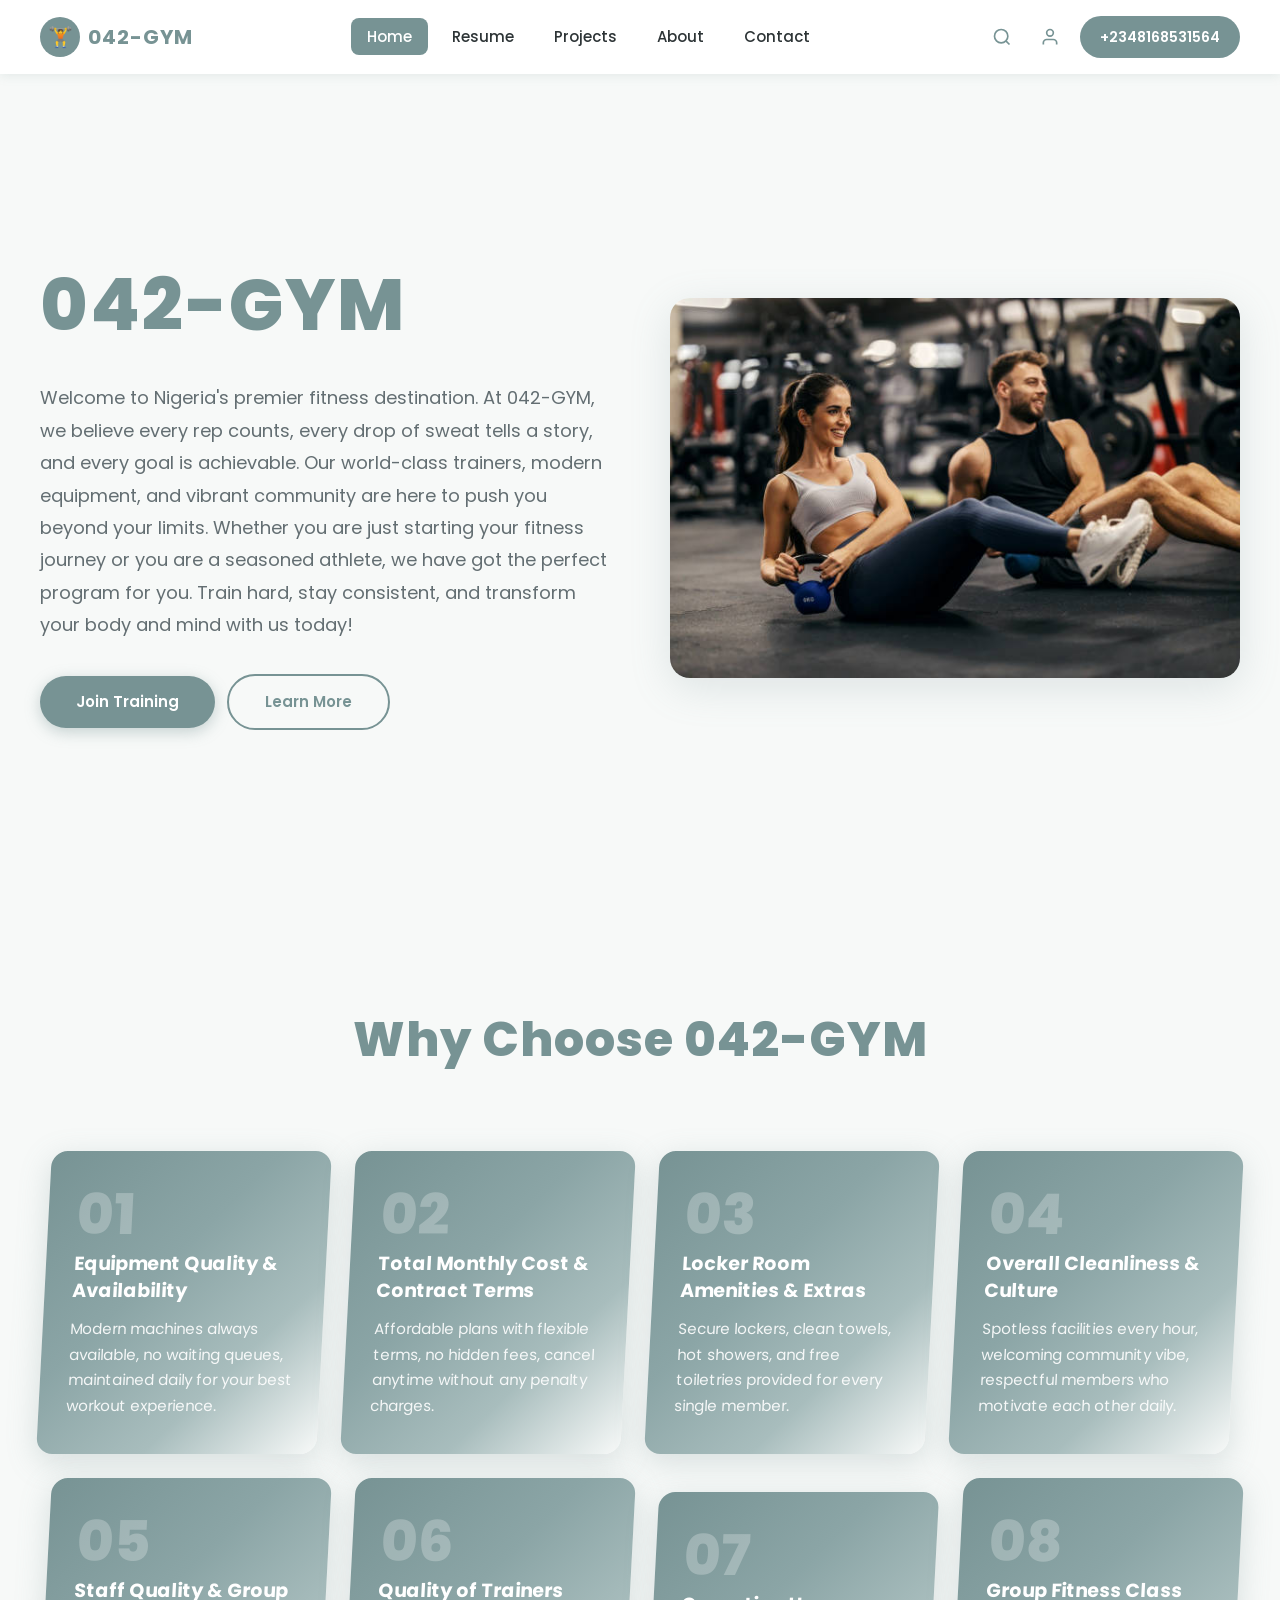
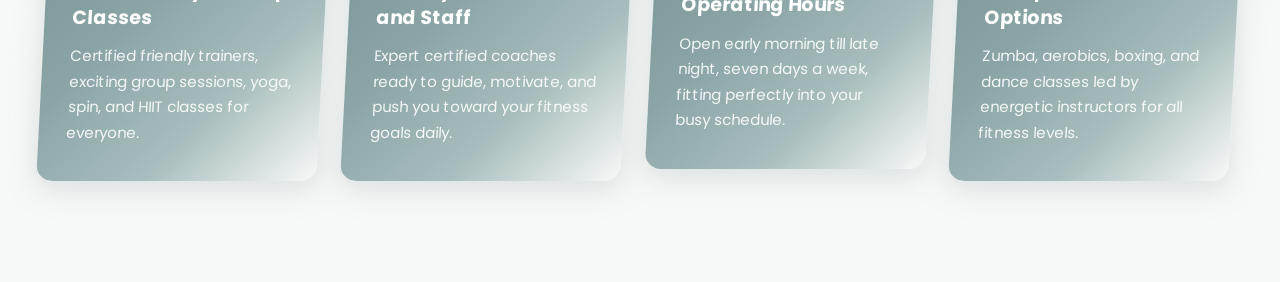
==== index.html @ 38b1115e "first commit" ====
<!doctype html>
<html lang="en">
  <head>
    <meta charset="UTF-8" />
    <meta name="viewport" content="width=device-width, initial-scale=1.0" />
    <title>042-GYM</title>
    <!-- Link to external CSS -->
    <link rel="stylesheet" href="./css/styles.css" />
    <!-- Google Fonts -->
    <link
      href="https://fonts.googleapis.com/css2?family=Poppins:wght@400;500;600;700;800&display=swap"
      rel="stylesheet"
    />
  </head>
  <body>
    <!-- ==================== HEADER / MENU BAR ==================== -->
    <header class="header">
      <div class="header-container">
        <!-- LEFT: Logo + Website Name -->
        <div class="logo-section">
          <div class="logo-icon">
            <span class="dumbbell">🏋️</span>
          </div>
          <span class="logo-text">042-GYM</span>
        </div>

        <!-- CENTER: Navigation Links (Desktop) -->
        <nav class="navbar">
          <ul class="nav-list">
            <li><a href="#" class="nav-link active">Home</a></li>
            <li><a href="#" class="nav-link">Resume</a></li>
            <li><a href="#" class="nav-link">Projects</a></li>
            <li><a href="#" class="nav-link">About</a></li>
            <li><a href="#" class="nav-link">Contact</a></li>
          </ul>
        </nav>

        <!-- RIGHT: Search, Profile, Phone Button -->
        <div class="right-section">
          <a href="#" class="icon-btn" aria-label="Search">
            <svg
              class="icon"
              viewBox="0 0 24 24"
              fill="none"
              stroke="currentColor"
              stroke-width="2"
            >
              <circle cx="11" cy="11" r="8"></circle>
              <path d="m21 21-4.35-4.35"></path>
            </svg>
          </a>

          <a href="#" class="icon-btn" aria-label="Profile">
            <svg
              class="icon"
              viewBox="0 0 24 24"
              fill="none"
              stroke="currentColor"
              stroke-width="2"
            >
              <path d="M20 21v-2a4 4 0 0 0-4-4H8a4 4 0 0 0-4 4v2"></path>
              <circle cx="12" cy="7" r="4"></circle>
            </svg>
          </a>

          <a href="tel:+2348168531564" class="phone-btn"> +2348168531564 </a>

          <button class="hamburger" aria-label="Menu">
            <span class="bar"></span>
            <span class="bar"></span>
            <span class="bar"></span>
          </button>
        </div>
      </div>

      <!-- Mobile Navigation Menu -->
      <nav class="mobile-nav">
        <ul class="mobile-nav-list">
          <li><a href="#" class="mobile-nav-link active">Home</a></li>
          <li><a href="#" class="mobile-nav-link">Resume</a></li>
          <li><a href="#" class="mobile-nav-link">Projects</a></li>
          <li><a href="#" class="mobile-nav-link">About</a></li>
          <li><a href="#" class="mobile-nav-link">Contact</a></li>
        </ul>
      </nav>
    </header>

    <!-- ==================== HERO SECTION ==================== -->
    <section class="hero">
      <div class="hero-container">
        <!-- LEFT: Text Content -->
        <div class="hero-text">
          <h1 class="hero-title">042-GYM</h1>
          <p class="hero-description">
            Welcome to Nigeria's premier fitness destination. At 042-GYM, we
            believe every rep counts, every drop of sweat tells a story, and
            every goal is achievable. Our world-class trainers, modern
            equipment, and vibrant community are here to push you beyond your
            limits. Whether you are just starting your fitness journey or you
            are a seasoned athlete, we have got the perfect program for you.
            Train hard, stay consistent, and transform your body and mind with
            us today!
          </p>

          <!-- Buttons -->
          <div class="hero-buttons">
            <a href="#" class="btn btn-primary">Join Training</a>
            <a href="#" class="btn btn-secondary">Learn More</a>
          </div>
        </div>

        <!-- RIGHT: Image -->
        <div class="hero-image">
          <img
            src="./images/couple-gym-photo.jpg"
            alt="Nigerian couple working out together in a modern gym"
          />
        </div>
      </div>
    </section>

    <!-- ==================== DEMO CONTENT BELOW HERO ==================== -->
    <main class="main-content">
      <!-- ==================== WHY CHOOSE 042-GYM SECTION ==================== -->

      <section class="why-choose">
        <div class="why-choose-container">
          <!-- Section Heading -->
          <h2 class="why-choose-heading">Why Choose 042-GYM</h2>

          <!-- Cards Container -->
          <div class="cards-wrapper">
            <!-- Card 1 -->
            <div class="choose-card">
              <div class="card-number">01</div>
              <h3 class="card-title">Equipment Quality & Availability</h3>
              <p class="card-description">
                Modern machines always available, no waiting queues, maintained
                daily for your best workout experience.
              </p>
            </div>

            <!-- Card 2 -->
            <div class="choose-card">
              <div class="card-number">02</div>
              <h3 class="card-title">Total Monthly Cost & Contract Terms</h3>
              <p class="card-description">
                Affordable plans with flexible terms, no hidden fees, cancel
                anytime without any penalty charges.
              </p>
            </div>

            <!-- Card 3 -->
            <div class="choose-card">
              <div class="card-number">03</div>
              <h3 class="card-title">Locker Room Amenities & Extras</h3>
              <p class="card-description">
                Secure lockers, clean towels, hot showers, and free toiletries
                provided for every single member.
              </p>
            </div>

            <!-- Card 4 -->
            <div class="choose-card">
              <div class="card-number">04</div>
              <h3 class="card-title">Overall Cleanliness & Culture</h3>
              <p class="card-description">
                Spotless facilities every hour, welcoming community vibe,
                respectful members who motivate each other daily.
              </p>
            </div>

            <!-- Card 5 -->
            <div class="choose-card">
              <div class="card-number">05</div>
              <h3 class="card-title">Staff Quality & Group Classes</h3>
              <p class="card-description">
                Certified friendly trainers, exciting group sessions, yoga,
                spin, and HIIT classes for everyone.
              </p>
            </div>

            <!-- Card 6 -->
            <div class="choose-card">
              <div class="card-number">06</div>
              <h3 class="card-title">Quality of Trainers and Staff</h3>
              <p class="card-description">
                Expert certified coaches ready to guide, motivate, and push you
                toward your fitness goals daily.
              </p>
            </div>

            <!-- Card 7 -->
            <div class="choose-card">
              <div class="card-number">07</div>
              <h3 class="card-title">Operating Hours</h3>
              <p class="card-description">
                Open early morning till late night, seven days a week, fitting
                perfectly into your busy schedule.
              </p>
            </div>

            <!-- Card 8 -->
            <div class="choose-card">
              <div class="card-number">08</div>
              <h3 class="card-title">Group Fitness Class Options</h3>
              <p class="card-description">
                Zumba, aerobics, boxing, and dance classes led by energetic
                instructors for all fitness levels.
              </p>
            </div>
          </div>
        </div>
      </section>
    </main>
  </body>
</html>
---- css/styles.css ----
/* ==================== CSS RESET & BASE ==================== */
* {
  margin: 0;
  padding: 0;
  box-sizing: border-box;
}

:root {
  --primary: #779394;
  --background: #f7f9f8;
  --white: #ffffff;
  --text-dark: #2d3436;
  --text-light: #636e72;
  --primary-dark: #5f7a7b;
}

body {
  font-family: "Poppins", sans-serif;
  background-color: var(--background);
  color: var(--text-dark);
  line-height: 1.6;
}

/* ==================== HEADER (MENU BAR) ==================== */
.header {
  position: sticky;
  top: 0;
  z-index: 1000;
  background-color: var(--white);
  box-shadow: 0 2px 10px rgba(119, 147, 148, 0.15);
  width: 100%;
}

.header-container {
  display: flex;
  align-items: center;
  justify-content: space-between;
  padding: 12px 16px;
  max-width: 1400px;
  margin: 0 auto;
}

.logo-section {
  display: flex;
  align-items: center;
  gap: 8px;
  order: 1;
}

.logo-icon {
  width: 40px;
  height: 40px;
  background-color: var(--primary);
  border-radius: 50%;
  display: flex;
  align-items: center;
  justify-content: center;
  font-size: 20px;
}

.logo-text {
  font-size: 20px;
  font-weight: 700;
  color: var(--primary);
  letter-spacing: 1px;
}

.navbar {
  display: none;
  order: 2;
}

.nav-list {
  display: flex;
  list-style: none;
  gap: 8px;
}

.nav-link {
  text-decoration: none;
  color: var(--text-dark);
  font-size: 15px;
  font-weight: 500;
  padding: 8px 16px;
  border-radius: 8px;
  transition: all 0.3s ease;
}

.nav-link:hover,
.nav-link.active {
  background-color: var(--primary);
  color: var(--white);
}

.right-section {
  display: flex;
  align-items: center;
  gap: 12px;
  order: 3;
}

.icon-btn {
  display: flex;
  align-items: center;
  justify-content: center;
  width: 36px;
  height: 36px;
  border-radius: 50%;
  color: var(--primary);
  transition: all 0.3s ease;
}

.icon-btn:hover {
  background-color: var(--primary);
  color: var(--white);
}

.icon {
  width: 20px;
  height: 20px;
}

.phone-btn {
  display: none;
  text-decoration: none;
  background-color: var(--primary);
  color: var(--white);
  padding: 10px 20px;
  border-radius: 25px;
  font-size: 14px;
  font-weight: 600;
  transition: all 0.3s ease;
}

.phone-btn:hover {
  background-color: var(--primary-dark);
  transform: translateY(-2px);
}

.hamburger {
  display: flex;
  flex-direction: column;
  justify-content: center;
  gap: 5px;
  width: 36px;
  height: 36px;
  background: none;
  border: none;
  cursor: pointer;
  padding: 6px;
}

.bar {
  display: block;
  width: 100%;
  height: 3px;
  background-color: var(--primary);
  border-radius: 2px;
  transition: all 0.3s ease;
}

.mobile-nav {
  display: none;
  background-color: var(--white);
  border-top: 1px solid rgba(119, 147, 148, 0.2);
  padding: 16px;
}

.mobile-nav.active {
  display: block;
}

.mobile-nav-list {
  list-style: none;
  display: flex;
  flex-direction: column;
  gap: 4px;
}

.mobile-nav-link {
  display: block;
  text-decoration: none;
  color: var(--text-dark);
  font-size: 16px;
  font-weight: 500;
  padding: 12px 16px;
  border-radius: 8px;
  transition: all 0.3s ease;
}

.mobile-nav-link:hover,
.mobile-nav-link.active {
  background-color: var(--primary);
  color: var(--white);
}

/* ==================== HERO SECTION ==================== */
.hero {
  background-color: var(--background);
  padding: 40px 16px;
}

.hero-container {
  max-width: 1400px;
  margin: 0 auto;
  display: flex;
  flex-direction: column;
  gap: 32px;
}

/* LEFT: Text Content */
.hero-text {
  text-align: center;
}

.hero-title {
  font-size: 42px;
  font-weight: 800;
  color: var(--primary);
  margin-bottom: 16px;
  letter-spacing: 2px;
}

.hero-description {
  font-size: 15px;
  color: var(--text-light);
  line-height: 1.8;
  margin-bottom: 28px;
  max-width: 600px;
  margin-left: auto;
  margin-right: auto;
}

/* Buttons */
.hero-buttons {
  display: flex;
  flex-direction: column;
  gap: 12px;
  align-items: center;
}

.btn {
  display: inline-block;
  text-decoration: none;
  font-size: 15px;
  font-weight: 600;
  padding: 14px 36px;
  border-radius: 50px;
  transition: all 0.3s ease;
  text-align: center;
  width: 100%;
  max-width: 280px;
}

.btn-primary {
  background-color: var(--primary);
  color: var(--white);
  box-shadow: 0 4px 15px rgba(119, 147, 148, 0.4);
}

.btn-primary:hover {
  background-color: var(--primary-dark);
  transform: translateY(-3px);
  box-shadow: 0 6px 20px rgba(119, 147, 148, 0.5);
}

.btn-secondary {
  background-color: transparent;
  color: var(--primary);
  border: 2px solid var(--primary);
}

.btn-secondary:hover {
  background-color: var(--primary);
  color: var(--white);
  transform: translateY(-3px);
}

/* RIGHT: Image */
.hero-image {
  width: 100%;
  border-radius: 20px;
  overflow: hidden;
  box-shadow: 0 10px 40px rgba(119, 147, 148, 0.2);
}

.hero-image img {
  width: 100%;
  height: auto;
  display: block;
  object-fit: cover;
}

/* ==================== WHY CHOOSE 042-GYM SECTION ==================== */
.why-choose {
  background-color: var(--background);
  padding: 60px 16px;
}

.why-choose-container {
  max-width: 1400px;
  margin: 0 auto;
}

/* Section Heading */
.why-choose-heading {
  text-align: center;
  font-size: 32px;
  font-weight: 800;
  color: var(--primary);
  margin-bottom: 48px;
  letter-spacing: 1px;
}

/* Cards Wrapper - holds all cards */
.cards-wrapper {
  display: flex;
  flex-direction: column;
  gap: 24px;
  align-items: center;
}

/* Individual Card */
.choose-card {
  width: 100%;
  max-width: 340px;
  padding: 32px 24px;
  border-radius: 16px;

  /* Skew effect - tilts the card slightly */
  transform: skewX(-3deg);

  /* Gradient background - blends #779394 with #f7f9f8 */
  background: linear-gradient(
    135deg,
    #779394 0%,
    #8ba5a6 40%,
    #a8bdbd 70%,
    #f7f9f8 100%
  );

  /* Shadow for depth */
  box-shadow: 0 8px 30px rgba(119, 147, 148, 0.25);

  /* Smooth transition for hover effect */
  transition: all 0.4s ease;
}

/* On hover, straighten the card and lift it up */
.choose-card:hover {
  transform: skewX(-3deg) translateY(-8px);
  box-shadow: 0 15px 40px rgba(119, 147, 148, 0.35);
}

/* Card Number (01, 02, etc.) */
.card-number {
  font-size: 48px;
  font-weight: 800;
  color: rgba(255, 255, 255, 0.25);
  margin-bottom: 8px;
  line-height: 1;
}

/* Card Title */
.card-title {
  font-size: 18px;
  font-weight: 700;
  color: var(--white);
  margin-bottom: 12px;
  line-height: 1.4;
}

/* Card Description - exactly 15 words each */
.card-description {
  font-size: 14px;
  color: rgba(255, 255, 255, 0.9);
  line-height: 1.7;
}

/* ==================== TABLET RESPONSIVE (768px+) ==================== */
@media screen and (min-width: 768px) {
  .header-container {
    padding: 16px 24px;
  }

  .phone-btn {
    display: inline-block;
  }

  /* Hero on tablet */
  .hero {
    padding: 60px 24px;
  }

  .hero-title {
    font-size: 56px;
  }

  .hero-description {
    font-size: 16px;
  }

  .hero-buttons {
    flex-direction: row;
    justify-content: center;
  }

  .btn {
    width: auto;
  }

  .hero-image {
    max-height: 450px;
  }

  .hero-image img {
    height: 100%;
    object-fit: cover;
  }

  .why-choose {
    padding: 80px 24px;
  }

  .why-choose-heading {
    font-size: 40px;
    margin-bottom: 60px;
  }

  .cards-wrapper {
    flex-direction: row;
    flex-wrap: wrap;
    justify-content: center;
    gap: 24px;
  }

  .choose-card {
    max-width: 340px;
    flex: 1 1 340px;
  }
}

/* ==================== DESKTOP RESPONSIVE (1024px+) ==================== */
@media screen and (min-width: 1024px) {
  .header-container {
    padding: 16px 40px;
  }

  .navbar {
    display: flex;
  }

  .hamburger {
    display: none;
  }

  .mobile-nav {
    display: none !important;
  }

  /* Hero on desktop - side by side layout */
  .hero {
    padding: 80px 40px;
    min-height: calc(100vh - 72px);
    display: flex;
    align-items: center;
  }

  .hero-container {
    flex-direction: row;
    align-items: center;
    gap: 60px;
  }

  .hero-text {
    flex: 1;
    text-align: left;
  }

  .hero-title {
    font-size: 64px;
    margin-bottom: 20px;
  }

  .hero-description {
    font-size: 17px;
    margin-left: 0;
    margin-right: 0;
    margin-bottom: 32px;
  }

  .hero-buttons {
    justify-content: flex-start;
  }

  .hero-image {
    flex: 1;
    max-height: 550px;
  }

  .why-choose {
    padding: 100px 40px;
  }

  .why-choose-heading {
    font-size: 48px;
    margin-bottom: 72px;
  }

  .cards-wrapper {
    gap: 24px;
  }

  .choose-card {
    max-width: 300px;
    flex: 1 1 300px;
    padding: 36px 28px;
  }

  .card-number {
    font-size: 56px;
  }

  .card-title {
    font-size: 19px;
  }

  .card-description {
    font-size: 15px;
  }
}

/* ==================== LARGE DESKTOP (1200px+) ==================== */
@media screen and (min-width: 1200px) {
  .hero-title {
    font-size: 72px;
  }

  .hero-description {
    font-size: 18px;
  }

  .hero-image {
    max-height: 600px;
  }

  .choose-card {
    max-width: 280px;
    flex: 1 1 280px;
  }
}
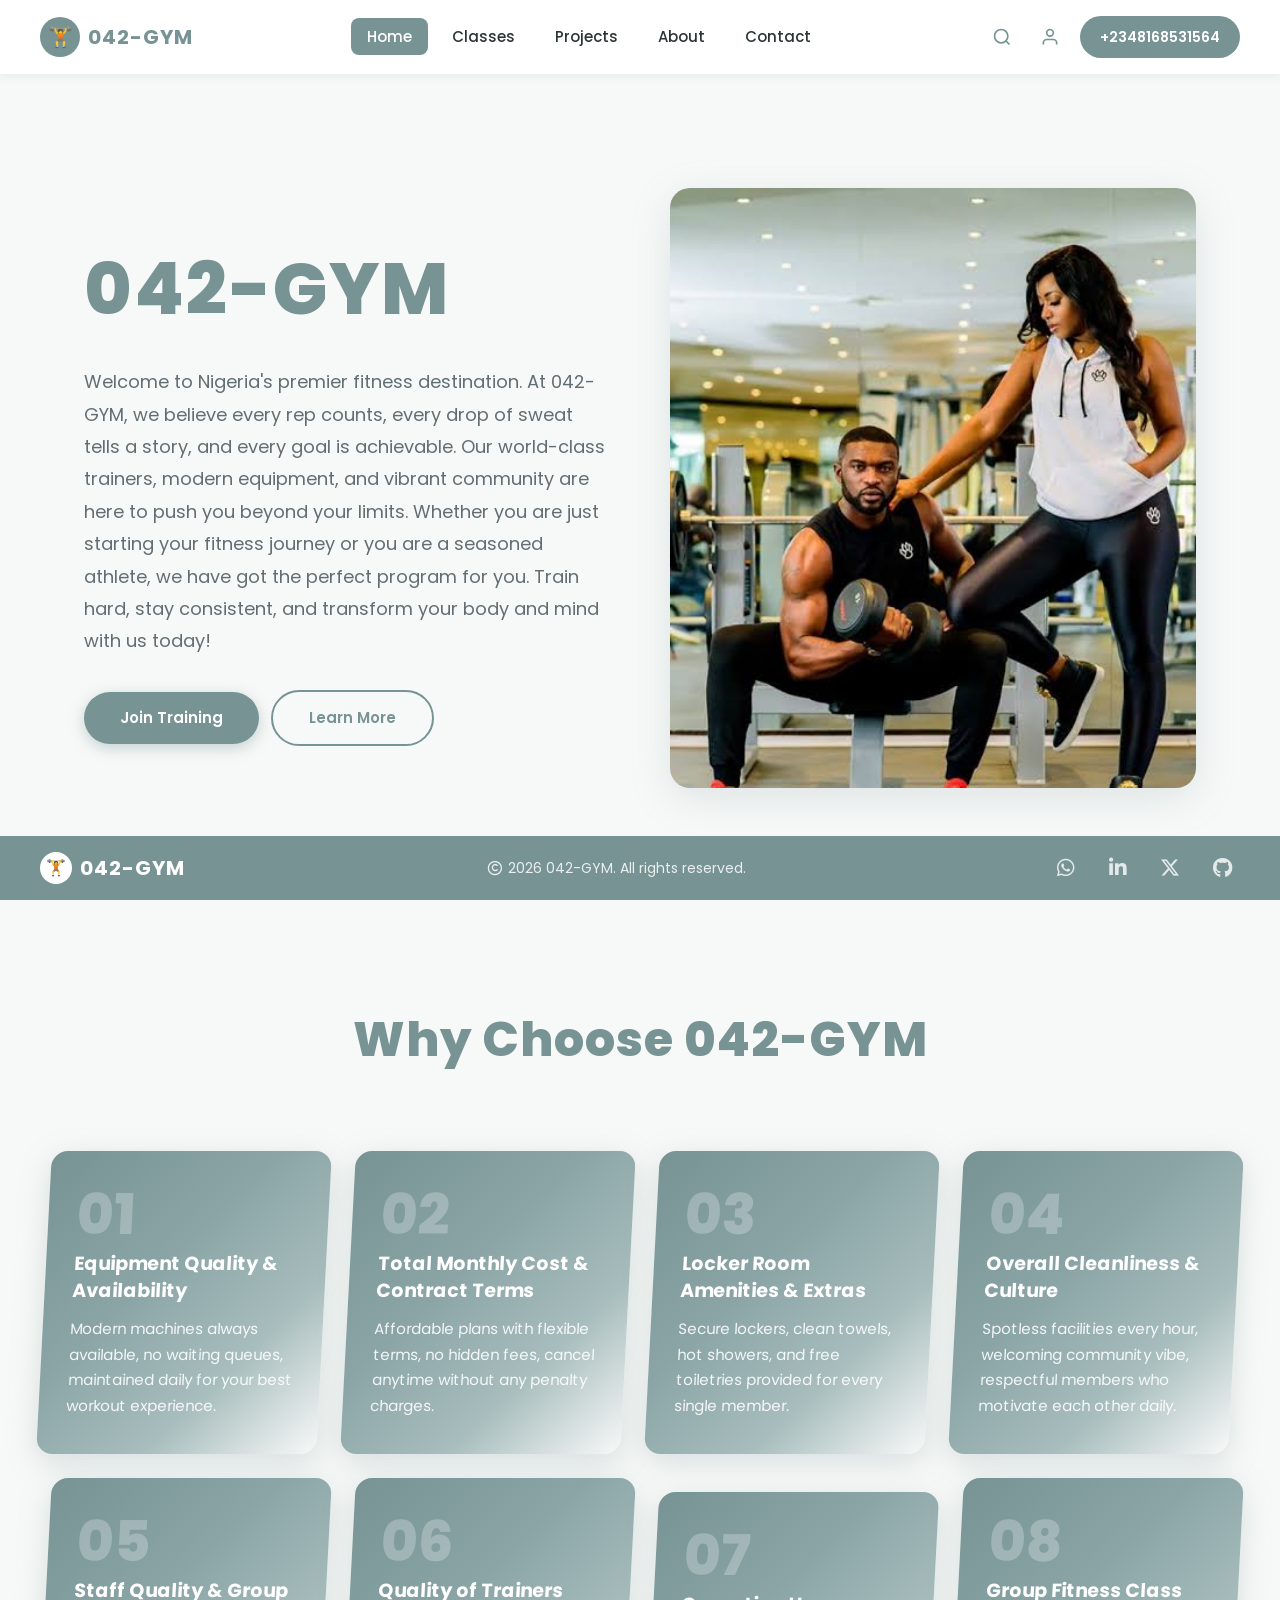
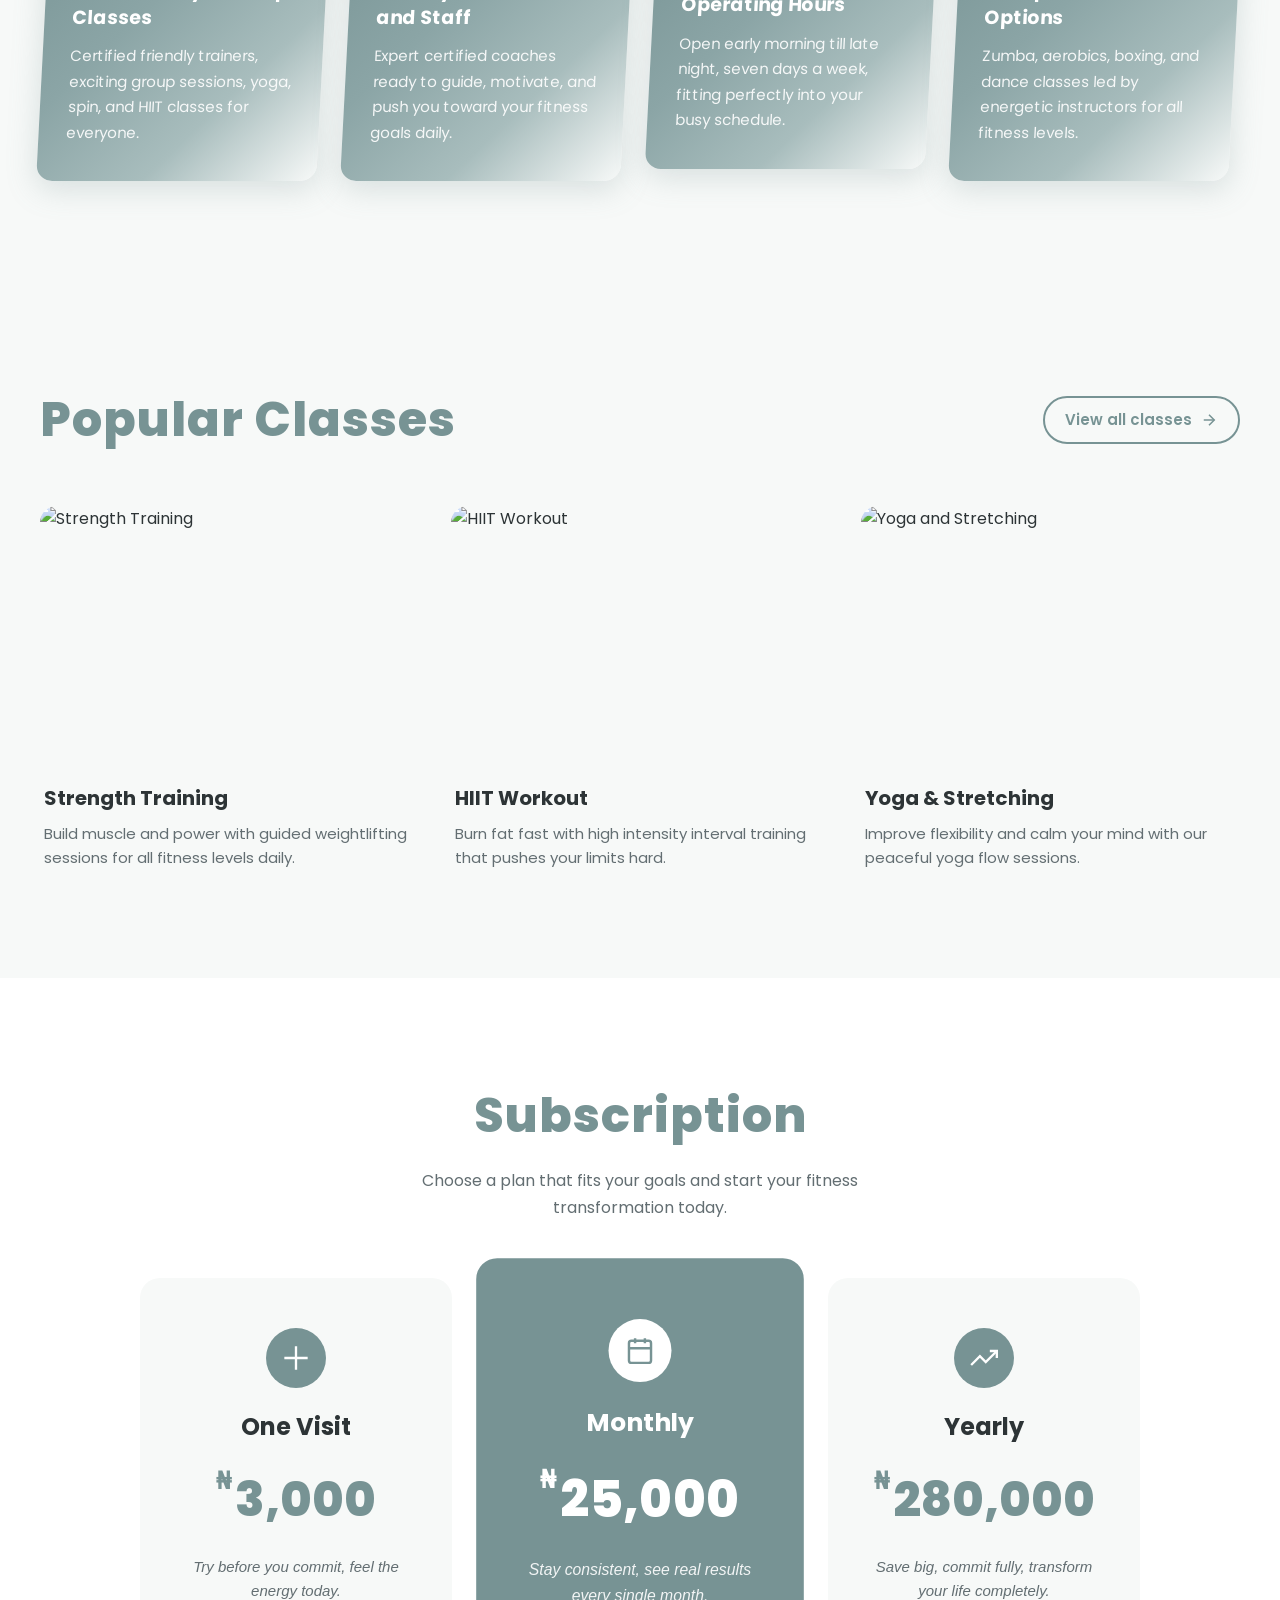
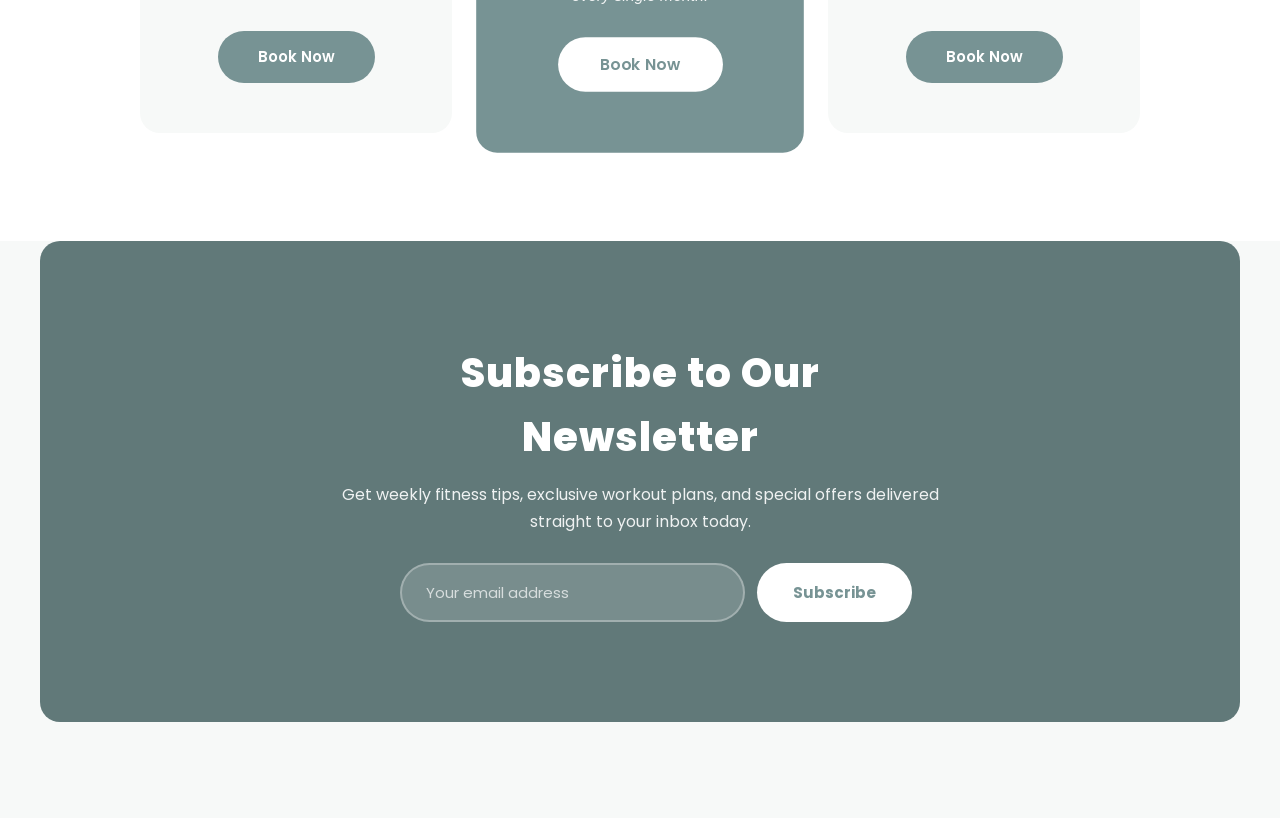
==== commit 31855f87: "added more sections in the homepage" ====
--- a/index.html
+++ b/index.html
@@ -11,6 +11,11 @@
       href="https://fonts.googleapis.com/css2?family=Poppins:wght@400;500;600;700;800&display=swap"
       rel="stylesheet"
     />
+    <!-- Font Awesome CDN -->
+    <link
+      rel="stylesheet"
+      href="https://cdnjs.cloudflare.com/ajax/libs/font-awesome/6.5.1/css/all.min.css"
+    />
   </head>
   <body>
     <!-- ==================== HEADER / MENU BAR ==================== -->
@@ -28,7 +33,7 @@
         <nav class="navbar">
           <ul class="nav-list">
             <li><a href="#" class="nav-link active">Home</a></li>
-            <li><a href="#" class="nav-link">Resume</a></li>
+            <li><a href="./classes.html" class="nav-link">Classes</a></li>
             <li><a href="#" class="nav-link">Projects</a></li>
             <li><a href="#" class="nav-link">About</a></li>
             <li><a href="#" class="nav-link">Contact</a></li>
@@ -77,7 +82,7 @@
       <nav class="mobile-nav">
         <ul class="mobile-nav-list">
           <li><a href="#" class="mobile-nav-link active">Home</a></li>
-          <li><a href="#" class="mobile-nav-link">Resume</a></li>
+          <li><a href="./classes.html" class="mobile-nav-link">Classes</a></li>
           <li><a href="#" class="mobile-nav-link">Projects</a></li>
           <li><a href="#" class="mobile-nav-link">About</a></li>
           <li><a href="#" class="mobile-nav-link">Contact</a></li>
@@ -112,14 +117,13 @@
         <!-- RIGHT: Image -->
         <div class="hero-image">
           <img
-            src="./images/couple-gym-photo.jpg"
+            src="./images/nigerian-couple-at-the-gym.jpeg"
             alt="Nigerian couple working out together in a modern gym"
           />
         </div>
       </div>
     </section>
 
-    <!-- ==================== DEMO CONTENT BELOW HERO ==================== -->
     <main class="main-content">
       <!-- ==================== WHY CHOOSE 042-GYM SECTION ==================== -->
 
@@ -212,6 +216,256 @@
           </div>
         </div>
       </section>
+
+      <!-- ==================== POPULAR CLASSES SECTION ==================== -->
+      <section class="popular-classes">
+        <div class="popular-classes-container">
+          <!-- Section Header -->
+          <div class="popular-header">
+            <h2 class="popular-heading">Popular Classes</h2>
+            <a href="./classes.html" class="view-all-btn">
+              <span>View all classes</span>
+              <svg
+                class="arrow-icon"
+                viewBox="0 0 24 24"
+                fill="none"
+                stroke="currentColor"
+                stroke-width="2"
+              >
+                <path d="M5 12h14"></path>
+                <path d="m12 5 7 7-7 7"></path>
+              </svg>
+            </a>
+          </div>
+
+          <!-- Cards Grid -->
+          <div class="classes-grid">
+            <!-- Card 1: Strength Training -->
+            <div class="class-card">
+              <div class="class-image">
+                <img
+                  src="https://images.unsplash.com/photo-1581009146145-b5ef050c2e1e?w=400&h=300&fit=crop"
+                  alt="Strength Training"
+                />
+              </div>
+              <div class="class-info">
+                <h3 class="class-name">Strength Training</h3>
+                <p class="class-desc">
+                  Build muscle and power with guided weightlifting sessions for
+                  all fitness levels daily.
+                </p>
+              </div>
+            </div>
+
+            <!-- Card 2: HIIT Workout -->
+            <div class="class-card">
+              <div class="class-image">
+                <img
+                  src="https://images.unsplash.com/photo-1517836357463-d25dfeac3438?w=400&h=300&fit=crop"
+                  alt="HIIT Workout"
+                />
+              </div>
+              <div class="class-info">
+                <h3 class="class-name">HIIT Workout</h3>
+                <p class="class-desc">
+                  Burn fat fast with high intensity interval training that
+                  pushes your limits hard.
+                </p>
+              </div>
+            </div>
+
+            <!-- Card 3: Yoga & Stretching -->
+            <div class="class-card">
+              <div class="class-image">
+                <img
+                  src="https://images.unsplash.com/photo-1544367567-0f2fcb009e0b?w=400&h=300&fit=crop"
+                  alt="Yoga and Stretching"
+                />
+              </div>
+              <div class="class-info">
+                <h3 class="class-name">Yoga & Stretching</h3>
+                <p class="class-desc">
+                  Improve flexibility and calm your mind with our peaceful yoga
+                  flow sessions.
+                </p>
+              </div>
+            </div>
+          </div>
+        </div>
+      </section>
+
+      <!-- ==================== SUBSCRIPTION SECTION ==================== -->
+      <section class="subscription">
+        <div class="subscription-container">
+          <!-- Section Header -->
+          <div class="subscription-header">
+            <h2 class="subscription-heading">Subscription</h2>
+            <p class="subscription-desc">
+              Choose a plan that fits your goals and start your fitness
+              transformation today.
+            </p>
+          </div>
+
+          <!-- Pricing Cards -->
+          <div class="pricing-grid">
+            <!-- Card 1: One Visit -->
+            <div class="pricing-card">
+              <div class="pricing-icon">
+                <svg
+                  viewBox="0 0 24 24"
+                  fill="none"
+                  stroke="currentColor"
+                  stroke-width="2"
+                >
+                  <path d="M12 2v20M2 12h20"></path>
+                </svg>
+              </div>
+              <h3 class="pricing-title">One Visit</h3>
+              <div class="pricing-price">
+                <span class="currency">₦</span>
+                <span class="amount">3,000</span>
+              </div>
+              <p class="pricing-tagline">
+                Try before you commit, feel the energy today.
+              </p>
+              <a href="#" class="book-btn">Book Now</a>
+            </div>
+
+            <!-- Card 2: Monthly -->
+            <div class="pricing-card featured">
+              <div class="pricing-icon">
+                <svg
+                  viewBox="0 0 24 24"
+                  fill="none"
+                  stroke="currentColor"
+                  stroke-width="2"
+                >
+                  <rect x="3" y="4" width="18" height="18" rx="2" ry="2"></rect>
+                  <line x1="16" y1="2" x2="16" y2="6"></line>
+                  <line x1="8" y1="2" x2="8" y2="6"></line>
+                  <line x1="3" y1="10" x2="21" y2="10"></line>
+                </svg>
+              </div>
+              <h3 class="pricing-title">Monthly</h3>
+              <div class="pricing-price">
+                <span class="currency">₦</span>
+                <span class="amount">25,000</span>
+              </div>
+              <p class="pricing-tagline">
+                Stay consistent, see real results every single month.
+              </p>
+              <a href="#" class="book-btn">Book Now</a>
+            </div>
+
+            <!-- Card 3: Yearly -->
+            <div class="pricing-card">
+              <div class="pricing-icon">
+                <svg
+                  viewBox="0 0 24 24"
+                  fill="none"
+                  stroke="currentColor"
+                  stroke-width="2"
+                >
+                  <polyline points="23 6 13.5 15.5 8.5 10.5 1 18"></polyline>
+                  <polyline points="17 6 23 6 23 12"></polyline>
+                </svg>
+              </div>
+              <h3 class="pricing-title">Yearly</h3>
+              <div class="pricing-price">
+                <span class="currency">₦</span>
+                <span class="amount">280,000</span>
+              </div>
+              <p class="pricing-tagline">
+                Save big, commit fully, transform your life completely.
+              </p>
+              <a href="#" class="book-btn">Book Now</a>
+            </div>
+          </div>
+        </div>
+      </section>
+
+      <!-- ==================== NEWSLETTER SECTION ==================== -->
+      <section class="newsletter">
+        <div class="newsletter-wrapper">
+          <div class="newsletter-overlay">
+            <div class="newsletter-container">
+              <h2 class="newsletter-heading">Subscribe to Our Newsletter</h2>
+              <p class="newsletter-desc">
+                Get weekly fitness tips, exclusive workout plans, and special
+                offers delivered straight to your inbox today.
+              </p>
+
+              <form class="newsletter-form" action="#" method="POST">
+                <input
+                  type="email"
+                  class="newsletter-input"
+                  placeholder="Your email address"
+                  required
+                />
+                <button type="submit" class="newsletter-btn">Subscribe</button>
+              </form>
+            </div>
+          </div>
+        </div>
+      </section>
     </main>
+
+    <!-- ==================== FOOTER SECTION ==================== -->
+    <footer class="footer">
+      <div class="footer-container">
+        <!-- Logo and Name -->
+        <div class="footer-logo">
+          <div class="footer-logo-icon">
+            <span>🏋️</span>
+          </div>
+          <span class="footer-logo-text">042-GYM</span>
+        </div>
+
+        <!-- Copyright -->
+        <div class="footer-copyright">
+          <i class="fa-regular fa-copyright copyright-icon"></i>
+          <span>2026 042-GYM. All rights reserved.</span>
+        </div>
+
+        <!-- Social Media Links -->
+        <div class="footer-socials">
+          <a
+            href="https://wa.me/2348168531564"
+            class="social-link"
+            target="_blank"
+            aria-label="WhatsApp"
+          >
+            <i class="fa-brands fa-whatsapp"></i>
+          </a>
+
+          <a
+            href="https://www.linkedin.com/in/chimdindu-ude-483688237/"
+            class="social-link"
+            target="_blank"
+            aria-label="LinkedIn"
+          >
+            <i class="fa-brands fa-linkedin-in"></i>
+          </a>
+
+          <a
+            href="https://x.com/Dii__ndu"
+            class="social-link"
+            target="_blank"
+            aria-label="X"
+          >
+            <i class="fa-brands fa-x-twitter"></i>
+          </a>
+
+          <a
+            href="https://github.com/Dinduude/"
+            class="social-link"
+            target="_blank"
+            aria-label="GitHub"
+          >
+            <i class="fa-brands fa-github"></i>
+          </a>
+        </div>
+      </div>
+    </footer>
   </body>
 </html>
--- a/css/styles.css
+++ b/css/styles.css
@@ -377,6 +377,469 @@
   line-height: 1.7;
 }
 
+/* ==================== POPULAR CLASSES SECTION ==================== */
+.popular-classes {
+  background-color: var(--background);
+  padding: 60px 16px;
+}
+
+.popular-classes-container {
+  max-width: 1400px;
+  margin: 0 auto;
+}
+
+/* Section Header */
+.popular-header {
+  display: flex;
+  flex-direction: column;
+  align-items: flex-start;
+  gap: 16px;
+  margin-bottom: 40px;
+}
+
+.popular-heading {
+  font-size: 32px;
+  font-weight: 800;
+  color: var(--primary);
+  letter-spacing: 1px;
+}
+
+/* View All Button */
+.view-all-btn {
+  display: inline-flex;
+  align-items: center;
+  gap: 8px;
+  text-decoration: none;
+  color: var(--primary);
+  font-size: 15px;
+  font-weight: 600;
+  padding: 10px 20px;
+  border: 2px solid var(--primary);
+  border-radius: 50px;
+  transition: all 0.3s ease;
+}
+
+.view-all-btn:hover {
+  background-color: var(--primary);
+  color: var(--white);
+  transform: translateX(4px);
+}
+
+.arrow-icon {
+  width: 18px;
+  height: 18px;
+}
+
+/* Classes Grid */
+.classes-grid {
+  display: grid;
+  grid-template-columns: 1fr;
+  gap: 24px;
+}
+
+/* Class Card - Transparent Background */
+.class-card {
+  background-color: transparent;
+  border-radius: 16px;
+  overflow: hidden;
+  transition: all 0.4s ease;
+}
+
+.class-card:hover {
+  transform: translateY(-8px);
+}
+
+.class-card:hover .class-image img {
+  transform: scale(1.08);
+}
+
+/* Card Image */
+.class-image {
+  width: 100%;
+  height: 220px;
+  border-radius: 16px;
+  overflow: hidden;
+}
+
+.class-image img {
+  width: 100%;
+  height: 100%;
+  object-fit: cover;
+  display: block;
+  transition: transform 0.5s ease;
+}
+
+/* Card Info */
+.class-info {
+  padding: 16px 4px 8px;
+}
+
+.class-name {
+  font-size: 18px;
+  font-weight: 700;
+  color: var(--text-dark);
+  margin-bottom: 8px;
+}
+
+.class-desc {
+  font-size: 14px;
+  color: var(--text-light);
+  line-height: 1.6;
+}
+
+/* ==================== SUBSCRIPTION SECTION ==================== */
+.subscription {
+  background-color: var(--white);
+  padding: 60px 16px;
+}
+
+.subscription-container {
+  max-width: 1200px;
+  margin: 0 auto;
+}
+
+/* Section Header */
+.subscription-header {
+  text-align: center;
+  margin-bottom: 48px;
+}
+
+.subscription-heading {
+  font-size: 32px;
+  font-weight: 800;
+  color: var(--primary);
+  letter-spacing: 1px;
+  margin-bottom: 12px;
+}
+
+.subscription-desc {
+  font-size: 15px;
+  color: var(--text-light);
+  line-height: 1.7;
+  max-width: 500px;
+  margin: 0 auto;
+}
+
+/* Pricing Grid */
+.pricing-grid {
+  display: grid;
+  grid-template-columns: 1fr;
+  gap: 24px;
+  max-width: 1000px;
+  margin: 0 auto;
+}
+
+/* Pricing Card */
+.pricing-card {
+  background-color: var(--background);
+  border-radius: 20px;
+  padding: 40px 28px;
+  text-align: center;
+  border: 2px solid transparent;
+  transition: all 0.4s ease;
+}
+
+.pricing-card:hover {
+  transform: translateY(-8px);
+  box-shadow: 0 15px 40px rgba(119, 147, 148, 0.2);
+}
+
+/* Featured Card (Monthly - middle one) */
+.pricing-card.featured {
+  background-color: var(--primary);
+  border: 2px solid var(--primary);
+}
+
+.pricing-card.featured .pricing-icon {
+  background-color: var(--white);
+  color: var(--primary);
+}
+
+.pricing-card.featured .pricing-title {
+  color: var(--white);
+}
+
+.pricing-card.featured .pricing-price {
+  color: var(--white);
+}
+
+.pricing-card.featured .pricing-tagline {
+  color: rgba(255, 255, 255, 0.9);
+}
+
+.pricing-card.featured .book-btn {
+  background-color: var(--white);
+  color: var(--primary);
+}
+
+.pricing-card.featured .book-btn:hover {
+  background-color: var(--background);
+}
+
+/* Pricing Icon */
+.pricing-icon {
+  width: 60px;
+  height: 60px;
+  background-color: var(--primary);
+  color: var(--white);
+  border-radius: 50%;
+  display: flex;
+  align-items: center;
+  justify-content: center;
+  margin: 0 auto 20px;
+}
+
+.pricing-icon svg {
+  width: 28px;
+  height: 28px;
+}
+
+/* Pricing Title */
+.pricing-title {
+  font-size: 22px;
+  font-weight: 700;
+  color: var(--text-dark);
+  margin-bottom: 16px;
+}
+
+/* Pricing Price */
+.pricing-price {
+  margin-bottom: 16px;
+  color: var(--primary);
+}
+
+.currency {
+  font-size: 24px;
+  font-weight: 600;
+  vertical-align: top;
+}
+
+.amount {
+  font-size: 42px;
+  font-weight: 800;
+}
+
+/* Pricing Tagline */
+.pricing-tagline {
+  font-size: 14px;
+  color: var(--text-light);
+  line-height: 1.6;
+  margin-bottom: 28px;
+  font-style: italic;
+}
+
+/* Book Now Button */
+.book-btn {
+  display: inline-block;
+  text-decoration: none;
+  background-color: var(--primary);
+  color: var(--white);
+  font-size: 15px;
+  font-weight: 600;
+  padding: 14px 40px;
+  border-radius: 50px;
+  transition: all 0.3s ease;
+}
+
+.book-btn:hover {
+  background-color: var(--primary-dark);
+  transform: translateY(-3px);
+  box-shadow: 0 6px 20px rgba(119, 147, 148, 0.4);
+}
+
+/* ==================== NEWSLETTER SECTION ==================== */
+.newsletter {
+  /* Same width as other sections */
+  max-width: 1400px;
+  margin: 0 auto;
+  padding: 0 16px;
+}
+
+/* Wrapper for background image */
+.newsletter-wrapper {
+  background-image: url("https://images.unsplash.com/photo-1534438327276-14e5300c3a48?w=1600&h=600&fit=crop");
+  background-size: cover;
+  background-position: center;
+  background-repeat: no-repeat;
+  border-radius: 20px;
+  overflow: hidden;
+}
+
+/* Dark overlay for text visibility */
+.newsletter-overlay {
+  background-color: rgba(47, 79, 79, 0.75);
+  padding: 60px 24px;
+
+  /* Flexbox to center content */
+  display: flex;
+  align-items: center;
+  justify-content: center;
+}
+
+/* Newsletter Content Container */
+.newsletter-container {
+  text-align: center;
+  max-width: 600px;
+  width: 100%;
+}
+
+/* Heading */
+.newsletter-heading {
+  font-size: 28px;
+  font-weight: 800;
+  color: var(--white);
+  margin-bottom: 12px;
+  letter-spacing: 1px;
+}
+
+/* Description - exactly 20 words */
+.newsletter-desc {
+  font-size: 14px;
+  color: rgba(255, 255, 255, 0.9);
+  line-height: 1.7;
+  margin-bottom: 24px;
+}
+
+/* Form */
+.newsletter-form {
+  display: flex;
+  flex-direction: column;
+  gap: 12px;
+  max-width: 480px;
+  margin: 0 auto;
+}
+
+/* Email Input */
+.newsletter-input {
+  flex: 1;
+  padding: 14px 20px;
+  border: 2px solid rgba(255, 255, 255, 0.3);
+  border-radius: 50px;
+  background-color: rgba(255, 255, 255, 0.15);
+  color: var(--white);
+  font-size: 15px;
+  font-family: "Poppins", sans-serif;
+  outline: none;
+  transition: all 0.3s ease;
+}
+
+.newsletter-input::placeholder {
+  color: rgba(255, 255, 255, 0.7);
+}
+
+.newsletter-input:focus {
+  border-color: var(--white);
+  background-color: rgba(255, 255, 255, 0.25);
+}
+
+/* Subscribe Button */
+.newsletter-btn {
+  padding: 14px 32px;
+  border: none;
+  border-radius: 50px;
+  background-color: var(--white);
+  color: var(--primary);
+  font-size: 15px;
+  font-weight: 700;
+  font-family: "Poppins", sans-serif;
+  cursor: pointer;
+  transition: all 0.3s ease;
+  white-space: nowrap;
+}
+
+.newsletter-btn:hover {
+  background-color: var(--primary);
+  color: var(--white);
+  transform: translateY(-2px);
+  box-shadow: 0 6px 20px rgba(0, 0, 0, 0.2);
+}
+
+/* ==================== FOOTER SECTION ==================== */
+.footer {
+  background-color: var(--primary);
+  height: 4rem;
+  margin-top: 2rem;
+  position: sticky;
+  bottom: 0;
+  left: 0;
+  width: 100%;
+}
+
+.footer-container {
+  max-width: 1400px;
+  margin: 0 auto;
+  padding: 0 16px;
+  height: 100%;
+
+  display: flex;
+  flex-direction: column;
+  align-items: center;
+  justify-content: center;
+  gap: 12px;
+}
+
+/* Logo and Name */
+.footer-logo {
+  display: flex;
+  align-items: center;
+  gap: 8px;
+}
+
+.footer-logo-icon {
+  width: 32px;
+  height: 32px;
+  background-color: var(--white);
+  border-radius: 50%;
+  display: flex;
+  align-items: center;
+  justify-content: center;
+  font-size: 16px;
+}
+
+.footer-logo-text {
+  font-size: 18px;
+  font-weight: 700;
+  color: var(--white);
+  letter-spacing: 1px;
+}
+
+/* Copyright */
+.footer-copyright {
+  display: flex;
+  align-items: center;
+  gap: 6px;
+  color: rgba(255, 255, 255, 0.85);
+  font-size: 13px;
+}
+
+.copyright-icon {
+  font-size: 14px;
+}
+
+/* Social Media Links */
+.footer-socials {
+  display: flex;
+  align-items: center;
+  gap: 16px;
+}
+
+.social-link {
+  display: flex;
+  align-items: center;
+  justify-content: center;
+  width: 32px;
+  height: 32px;
+  color: rgba(255, 255, 255, 0.8);
+  font-size: 18px;
+  text-decoration: none;
+  transition: all 0.3s ease;
+}
+
+.social-link:hover {
+  color: var(--white);
+  transform: translateY(-3px);
+}
+
 /* ==================== TABLET RESPONSIVE (768px+) ==================== */
 @media screen and (min-width: 768px) {
   .header-container {
@@ -437,6 +900,112 @@
   .choose-card {
     max-width: 340px;
     flex: 1 1 340px;
+  }
+
+  .popular-classes {
+    padding: 80px 24px;
+  }
+
+  .popular-header {
+    flex-direction: row;
+    justify-content: space-between;
+    align-items: center;
+    margin-bottom: 48px;
+  }
+
+  .popular-heading {
+    font-size: 40px;
+  }
+
+  .classes-grid {
+    grid-template-columns: repeat(3, 1fr);
+    gap: 24px;
+  }
+
+  .class-image {
+    height: 200px;
+  }
+
+  .subscription {
+    padding: 80px 24px;
+  }
+
+  .subscription-heading {
+    font-size: 40px;
+  }
+
+  .subscription-desc {
+    font-size: 16px;
+  }
+
+  .pricing-grid {
+    grid-template-columns: repeat(3, 1fr);
+    gap: 20px;
+    align-items: center;
+  }
+
+  /* Featured card slightly bigger */
+  .pricing-card.featured {
+    padding: 50px 24px;
+    transform: scale(1.05);
+  }
+
+  .pricing-card.featured:hover {
+    transform: scale(1.05) translateY(-8px);
+  }
+
+  .amount {
+    font-size: 36px;
+  }
+
+  .newsletter {
+    padding: 0 24px;
+  }
+
+  .newsletter-overlay {
+    padding: 80px 40px;
+  }
+
+  .newsletter-heading {
+    font-size: 36px;
+  }
+
+  .newsletter-desc {
+    font-size: 15px;
+  }
+
+  .newsletter-form {
+    flex-direction: row;
+    gap: 12px;
+  }
+
+  .newsletter-input {
+    padding: 16px 24px;
+  }
+
+  .newsletter-btn {
+    padding: 16px 36px;
+  }
+
+  .footer-container {
+    padding: 0 24px;
+    flex-direction: row;
+    justify-content: space-between;
+    gap: 0;
+  }
+
+  .footer-logo-text {
+    font-size: 20px;
+  }
+
+  .footer-copyright {
+    font-size: 14px;
+  }
+
+  .social-link {
+    width: 36px;
+    height: 36px;
+    font-size: 20px;
   }
 }
 
@@ -528,6 +1097,83 @@
   .card-description {
     font-size: 15px;
   }
+
+  .popular-classes {
+    padding: 100px 40px;
+  }
+
+  .popular-heading {
+    font-size: 48px;
+  }
+
+  .classes-grid {
+    gap: 32px;
+  }
+
+  .class-image {
+    height: 260px;
+  }
+
+  .class-name {
+    font-size: 20px;
+  }
+
+  .class-desc {
+    font-size: 15px;
+  }
+
+  .subscription {
+    padding: 100px 40px;
+  }
+
+  .subscription-heading {
+    font-size: 48px;
+  }
+
+  .pricing-grid {
+    gap: 32px;
+  }
+
+  .pricing-card {
+    padding: 48px 36px;
+  }
+
+  .pricing-card.featured {
+    padding: 56px 36px;
+  }
+
+  .amount {
+    font-size: 48px;
+  }
+
+  .pricing-title {
+    font-size: 24px;
+  }
+
+  .pricing-tagline {
+    font-size: 15px;
+  }
+
+  .newsletter {
+    padding: 0 40px;
+  }
+
+  .newsletter-overlay {
+    padding: 100px 60px;
+  }
+
+  .newsletter-heading {
+    font-size: 40px;
+  }
+
+  .newsletter-desc {
+    font-size: 16px;
+    margin-bottom: 28px;
+  }
+
+  .footer-container {
+    padding: 0 40px;
+  }
 }
 
 /* ==================== LARGE DESKTOP (1200px+) ==================== */
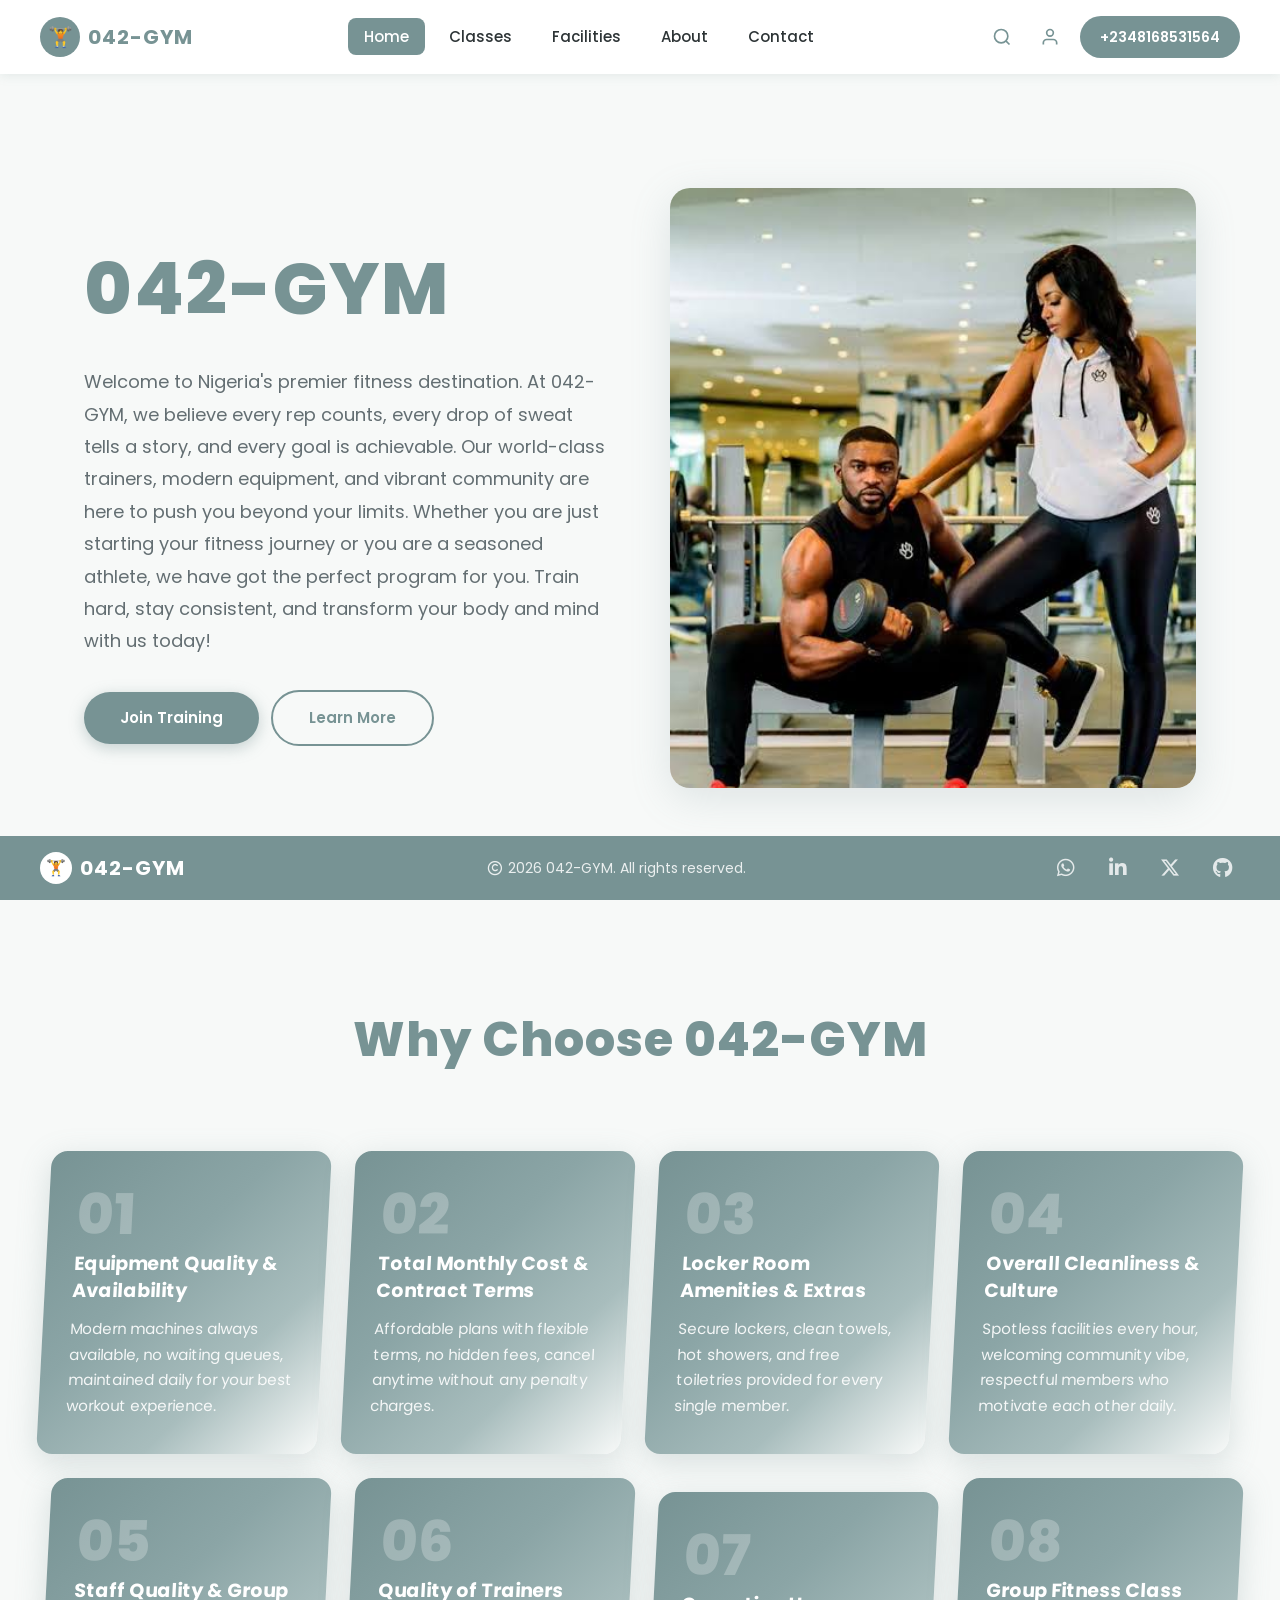
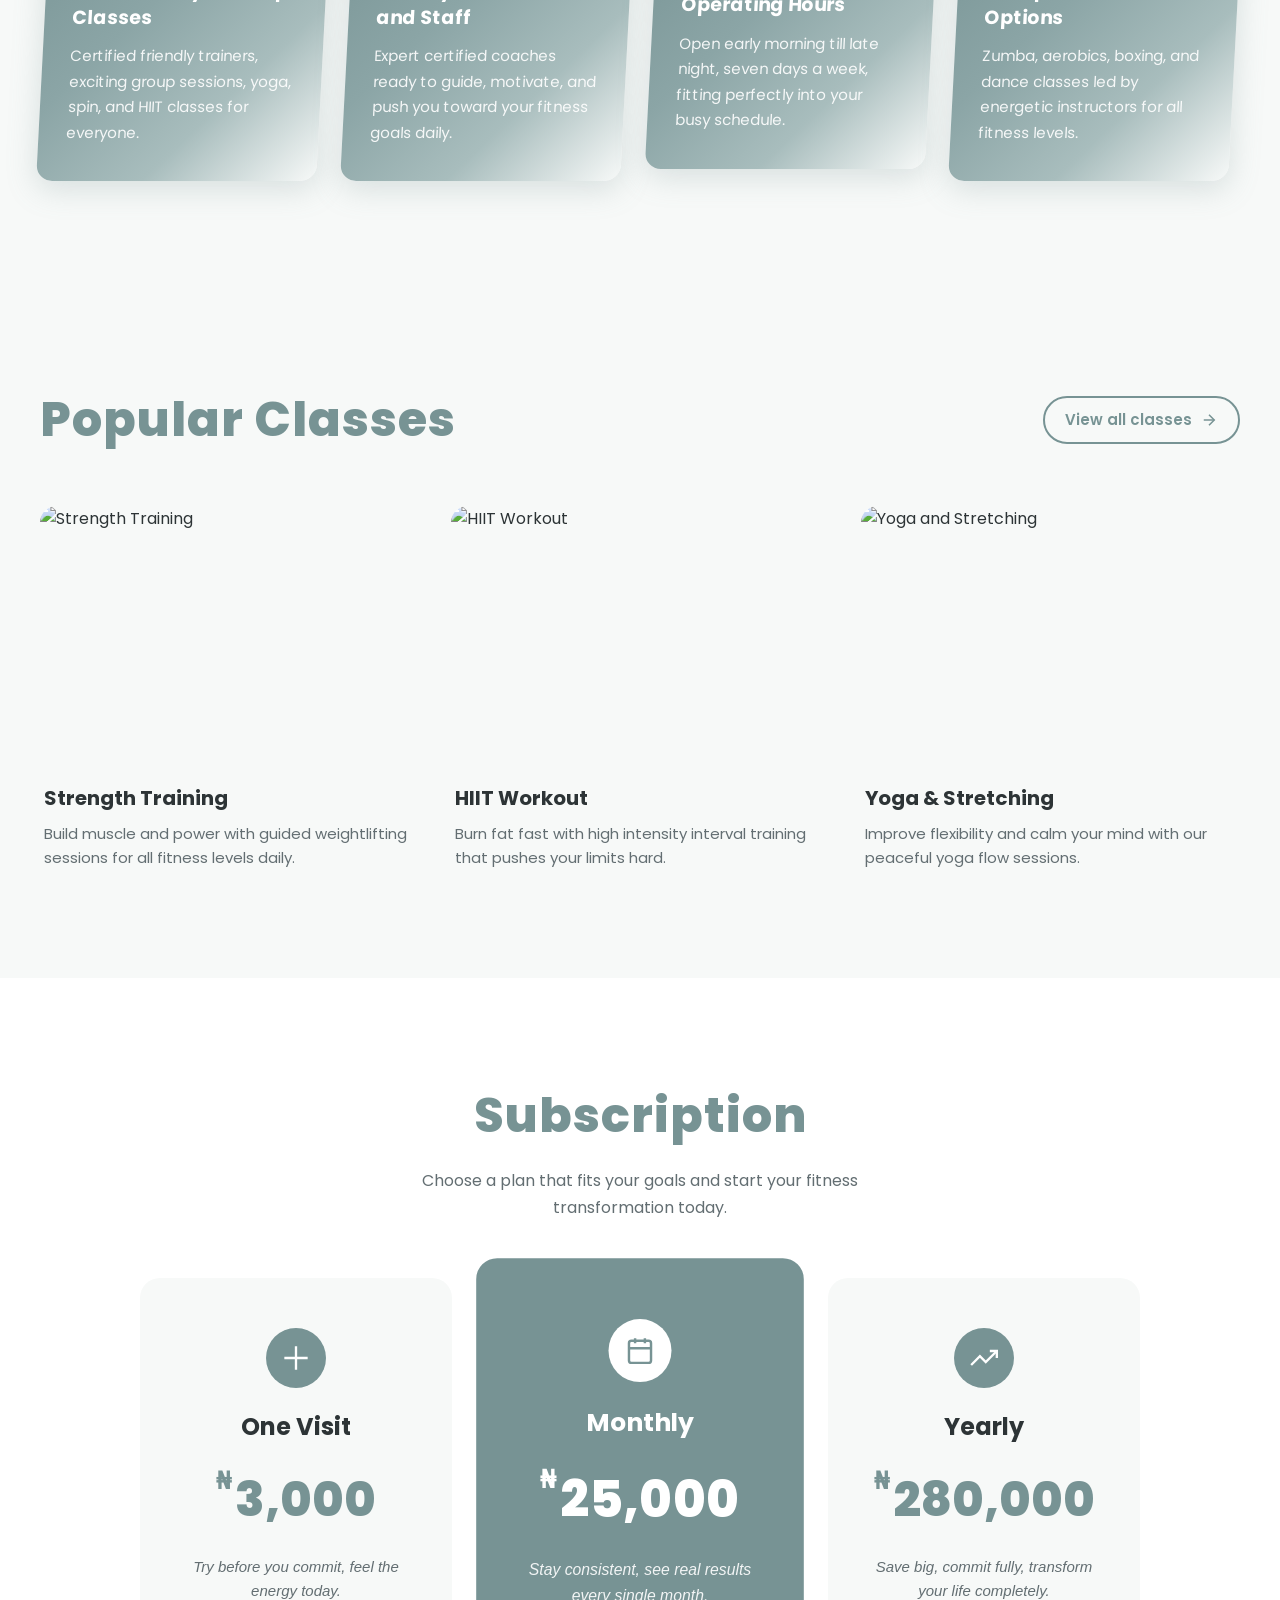
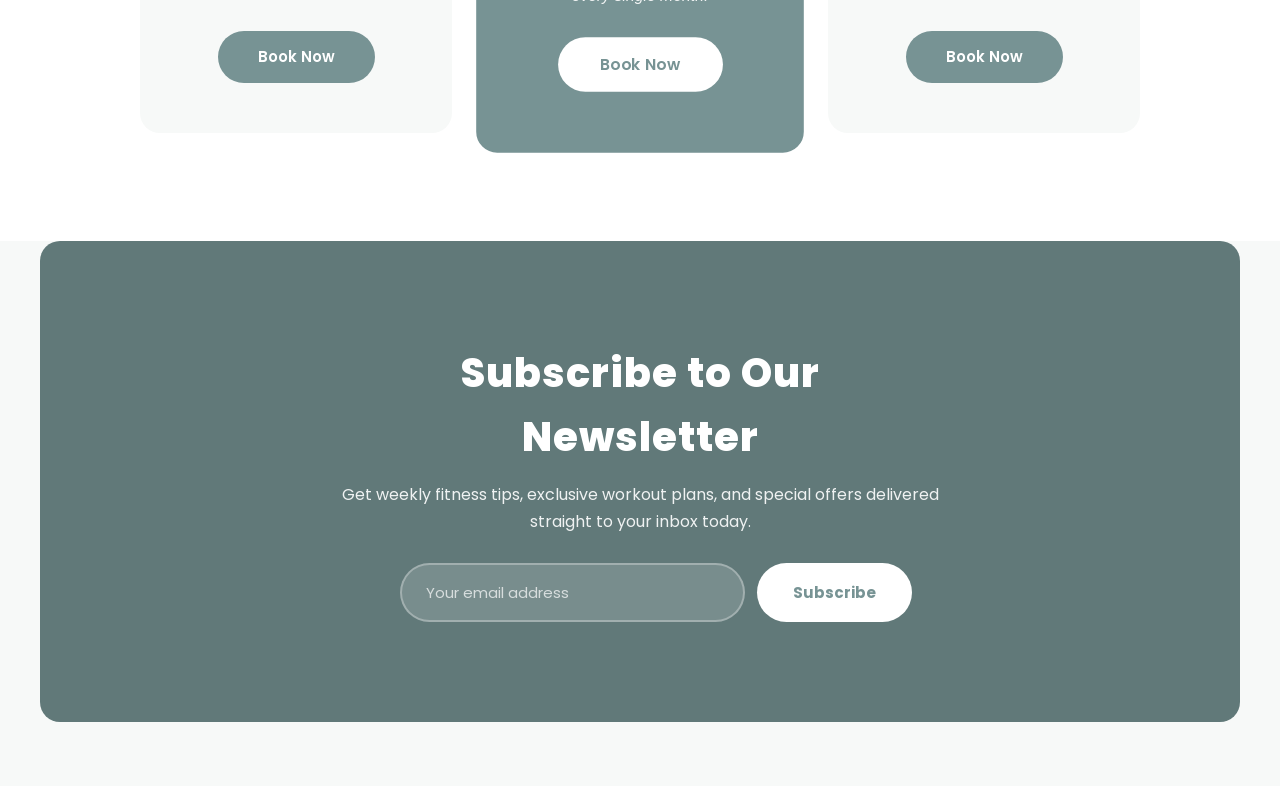
==== commit 0891a7c9: "added more pages to the website" ====
--- a/index.html
+++ b/index.html
@@ -34,9 +34,9 @@
           <ul class="nav-list">
             <li><a href="#" class="nav-link active">Home</a></li>
             <li><a href="./classes.html" class="nav-link">Classes</a></li>
-            <li><a href="#" class="nav-link">Projects</a></li>
-            <li><a href="#" class="nav-link">About</a></li>
-            <li><a href="#" class="nav-link">Contact</a></li>
+            <li><a href="./facilities.html" class="nav-link">Facilities</a></li>
+            <li><a href="./about.html" class="nav-link">About</a></li>
+            <li><a href="./contact.html" class="nav-link">Contact</a></li>
           </ul>
         </nav>
 
@@ -83,9 +83,9 @@
         <ul class="mobile-nav-list">
           <li><a href="#" class="mobile-nav-link active">Home</a></li>
           <li><a href="./classes.html" class="mobile-nav-link">Classes</a></li>
-          <li><a href="#" class="mobile-nav-link">Projects</a></li>
-          <li><a href="#" class="mobile-nav-link">About</a></li>
-          <li><a href="#" class="mobile-nav-link">Contact</a></li>
+          <li><a href="./facilities.html" class="mobile-nav-link">Facilities</a></li>
+          <li><a href="./about.html" class="mobile-nav-link">About</a></li>
+          <li><a href="./contact.html" class="mobile-nav-link">Contact</a></li>
         </ul>
       </nav>
     </header>
--- a/css/styles.css
+++ b/css/styles.css
@@ -757,12 +757,10 @@
 /* ==================== FOOTER SECTION ==================== */
 .footer {
   background-color: var(--primary);
-  height: 4rem;
-  margin-top: 2rem;
+  height: 8rem;
   position: sticky;
   bottom: 0;
-  left: 0;
-  width: 100%;
+  z-index: 1000;
 }
 
 .footer-container {
@@ -987,6 +985,10 @@
     padding: 16px 36px;
   }
 
+  .footer {
+    height: 4rem;
+  }
+
   .footer-container {
     padding: 0 24px;
     flex-direction: row;
@@ -1171,6 +1173,10 @@
     margin-bottom: 28px;
   }
 
+  .footer {
+    height: 4rem;
+  }
+
   .footer-container {
     padding: 0 40px;
   }
